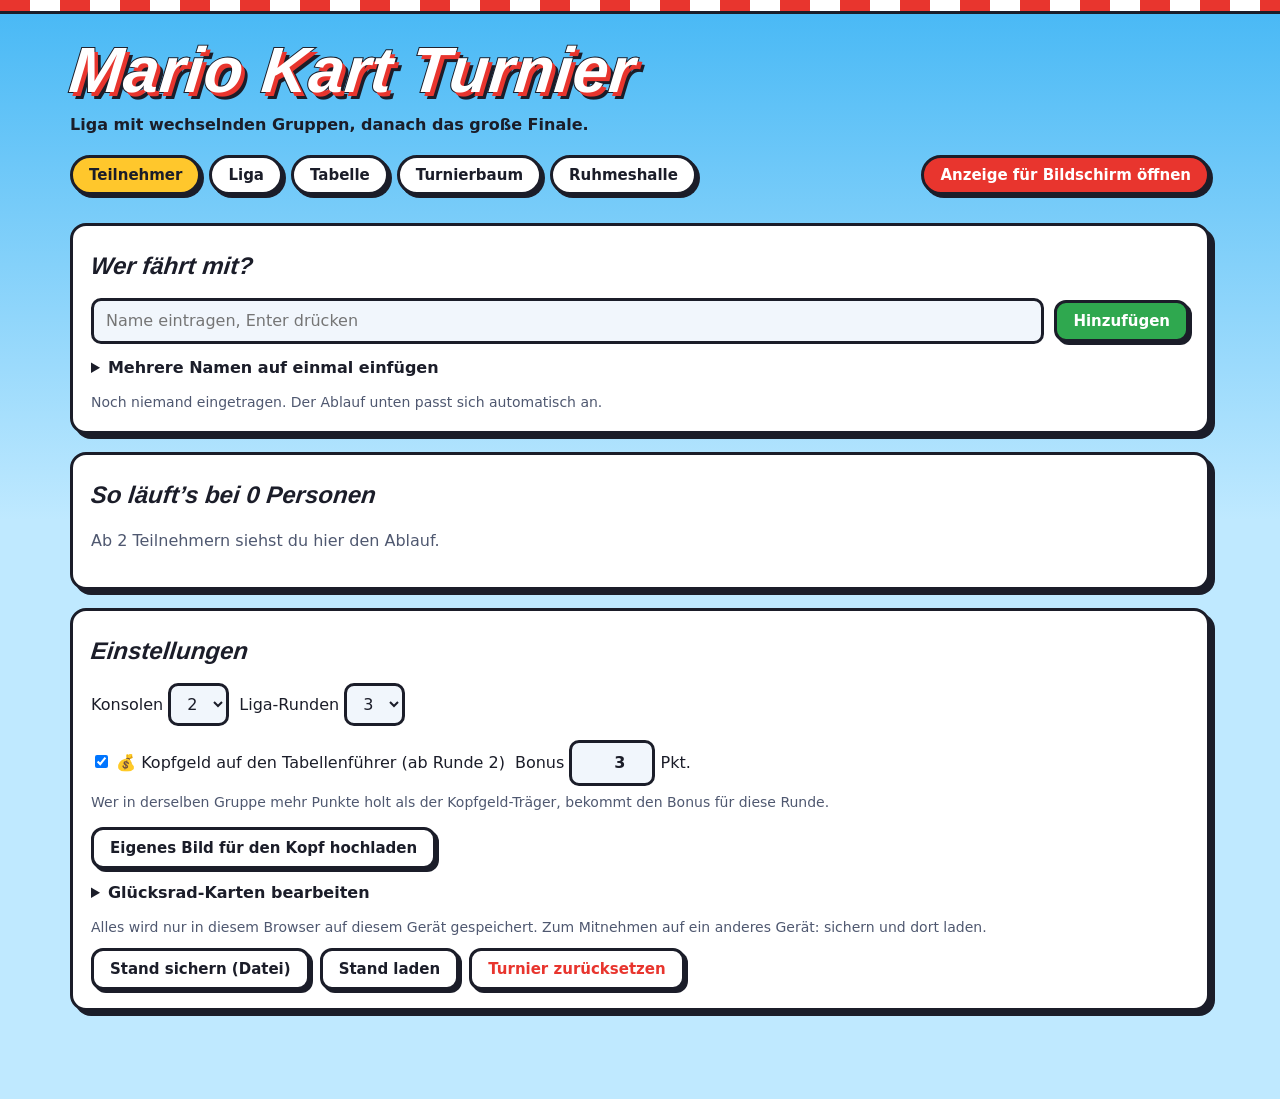
==== index.html @ d4f1ce50 "Ruhmeshalle mit Ewiger Tabelle, statische ruhmeshalle.json, noindex - Neuer Tab Ruhmeshalle: Ewige T" ====
<!DOCTYPE html>
<html lang="de">
<head>
<meta charset="utf-8">
<meta name="robots" content="noindex,nofollow">
<meta name="viewport" content="width=device-width, initial-scale=1">
<title>Mario Kart Turnier</title>
<meta http-equiv="refresh" content="0; url=mario-kart-turnier.html">
<script>location.replace('mario-kart-turnier.html'+location.hash);</script>
<style>body{font:16px/1.5 system-ui,sans-serif;margin:40px 16px;background:#BFE9FF;color:#1B1D29}a{color:#1E7FD8;font-weight:700}</style>
</head>
<body>
<p>Weiter zum <a href="mario-kart-turnier.html">Mario Kart Turnier</a>.</p>
<p>Andere Designs: <a href="mario-kart-turnier-bayern.html">Bayern</a> · <a href="mario-kart-turnier-sunset.html">Sunset</a></p>
</body>
</html>
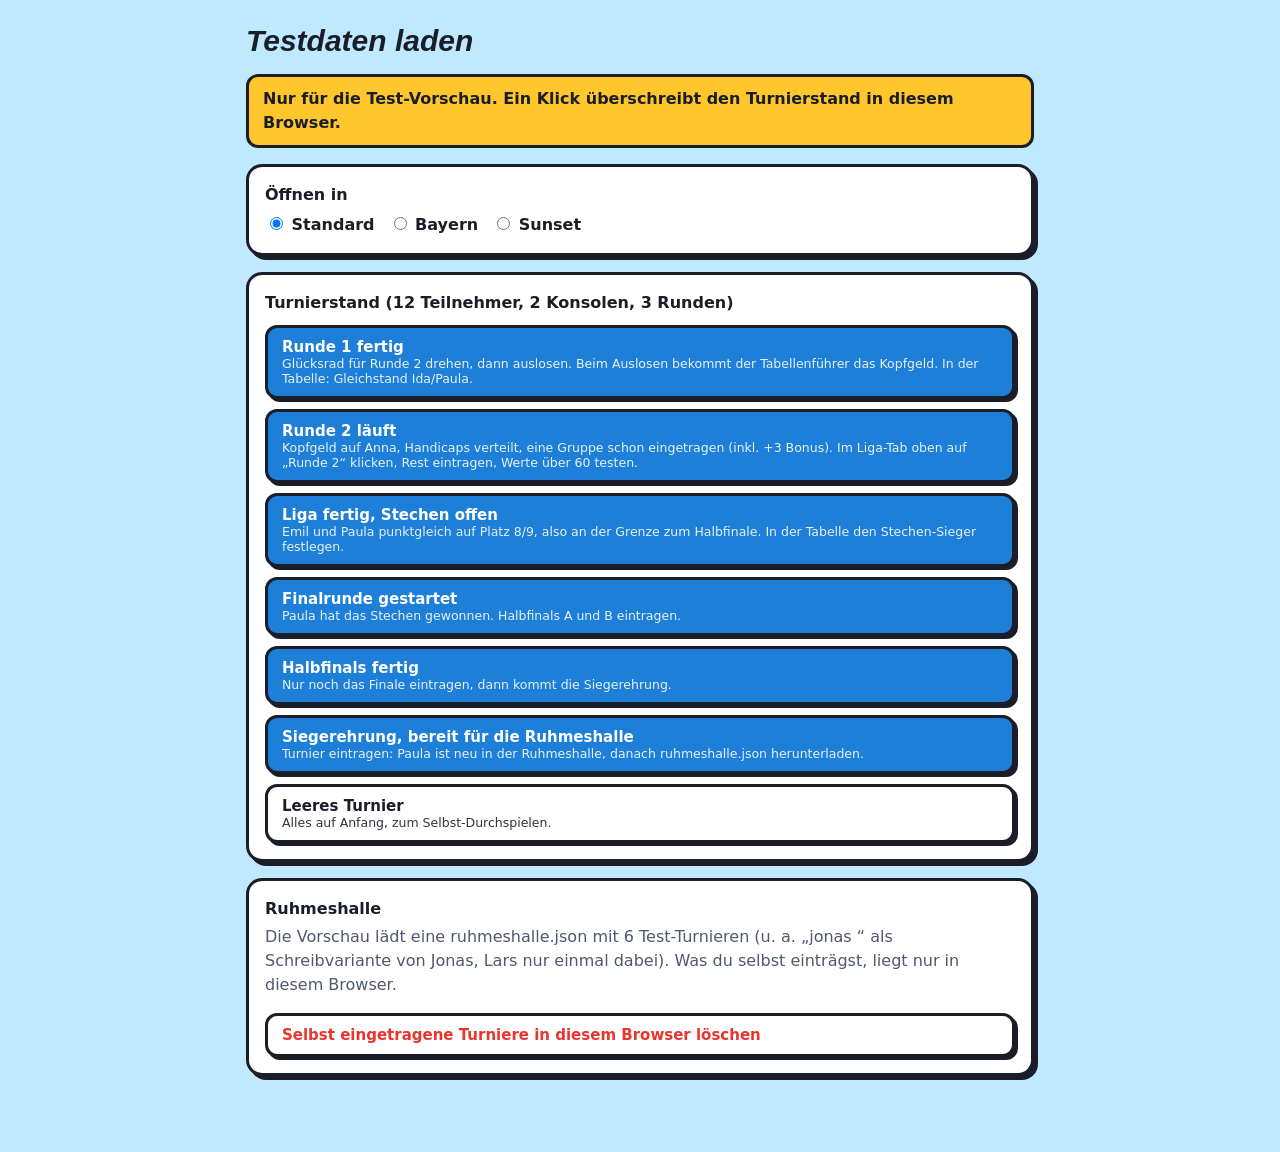
==== commit 752af752: "Testdaten für die Preview: befüllte Ruhmeshalle und Szenario-Seite Nur für den Branch testdaten, nic" ====
--- a/index.html
+++ b/index.html
@@ -5,8 +5,8 @@
 <meta name="robots" content="noindex,nofollow">
 <meta name="viewport" content="width=device-width, initial-scale=1">
 <title>Mario Kart Turnier</title>
-<meta http-equiv="refresh" content="0; url=mario-kart-turnier.html">
-<script>location.replace('mario-kart-turnier.html'+location.hash);</script>
+<meta http-equiv="refresh" content="0; url=testdaten.html">
+<script>location.replace('testdaten.html');</script>
 <style>body{font:16px/1.5 system-ui,sans-serif;margin:40px 16px;background:#BFE9FF;color:#1B1D29}a{color:#1E7FD8;font-weight:700}</style>
 </head>
 <body>
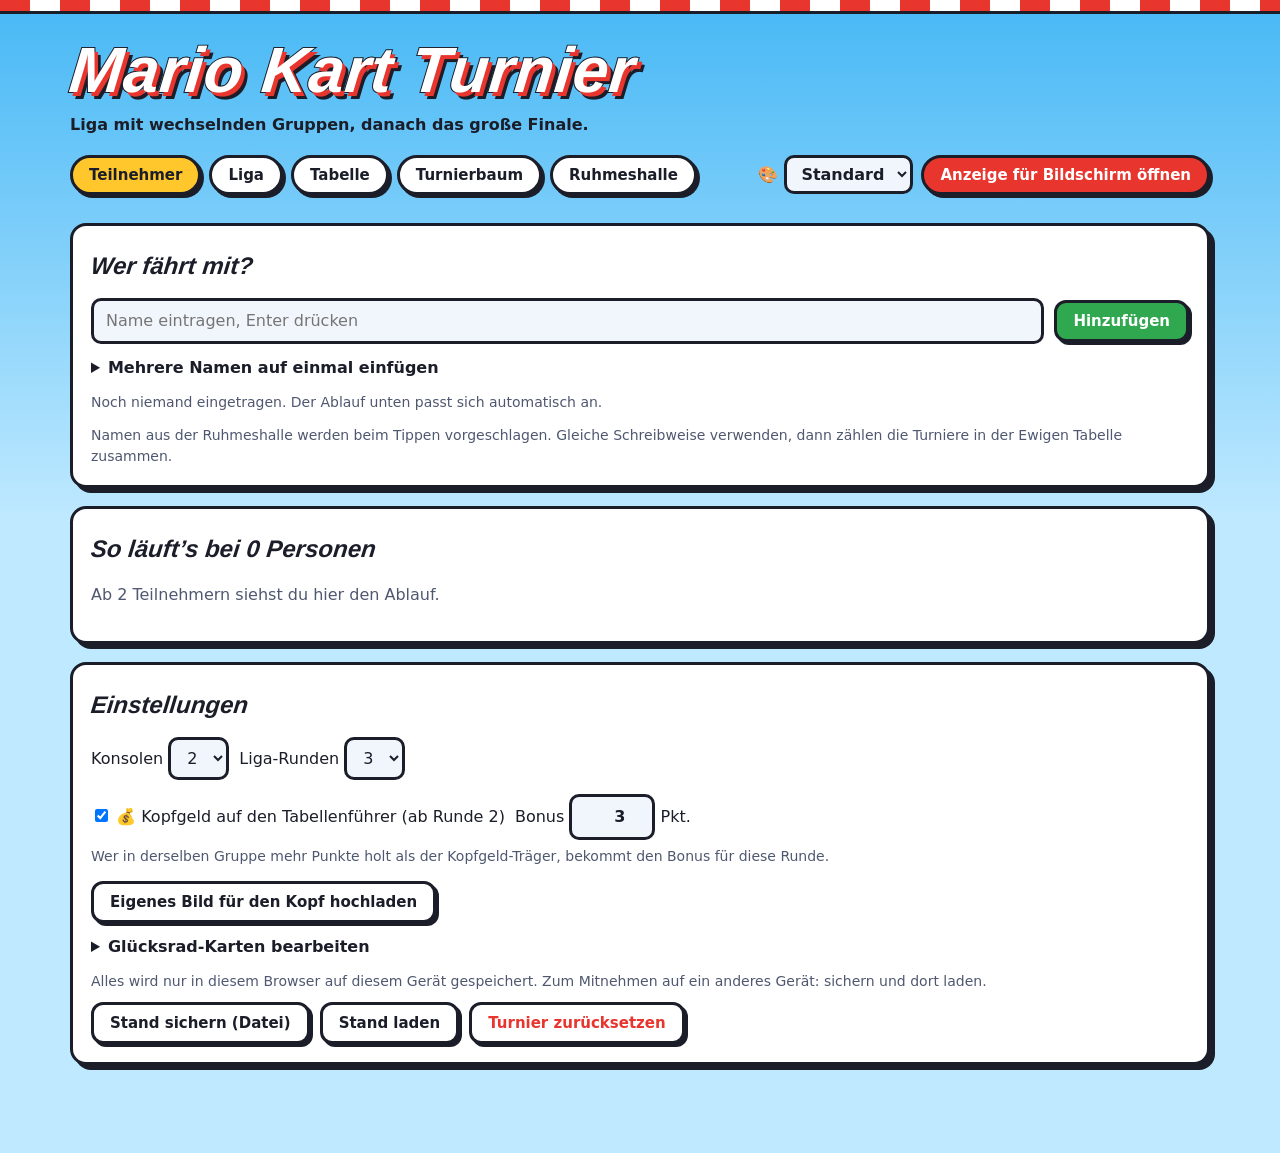
==== commit 70945bc3: "Design-Auswahl in der Kopfzeile Wechsel zwischen Standard, Bayern und Sunset per Auswahlfeld, der Tu" ====
--- a/index.html
+++ b/index.html
@@ -5,8 +5,13 @@
 <meta name="robots" content="noindex,nofollow">
 <meta name="viewport" content="width=device-width, initial-scale=1">
 <title>Mario Kart Turnier</title>
-<meta http-equiv="refresh" content="0; url=testdaten.html">
-<script>location.replace('testdaten.html');</script>
+<noscript><meta http-equiv="refresh" content="0; url=mario-kart-turnier.html"></noscript>
+<script>
+// Zuletzt gewähltes Design öffnen (wird in der App gespeichert), sonst Standard
+var f={standard:'mario-kart-turnier.html',bayern:'mario-kart-turnier-bayern.html',sunset:'mario-kart-turnier-sunset.html'},d='standard';
+try{d=localStorage.getItem('mk-design')||d;}catch(e){}
+location.replace((f[d]||f.standard)+location.hash);
+</script>
 <style>body{font:16px/1.5 system-ui,sans-serif;margin:40px 16px;background:#BFE9FF;color:#1B1D29}a{color:#1E7FD8;font-weight:700}</style>
 </head>
 <body>
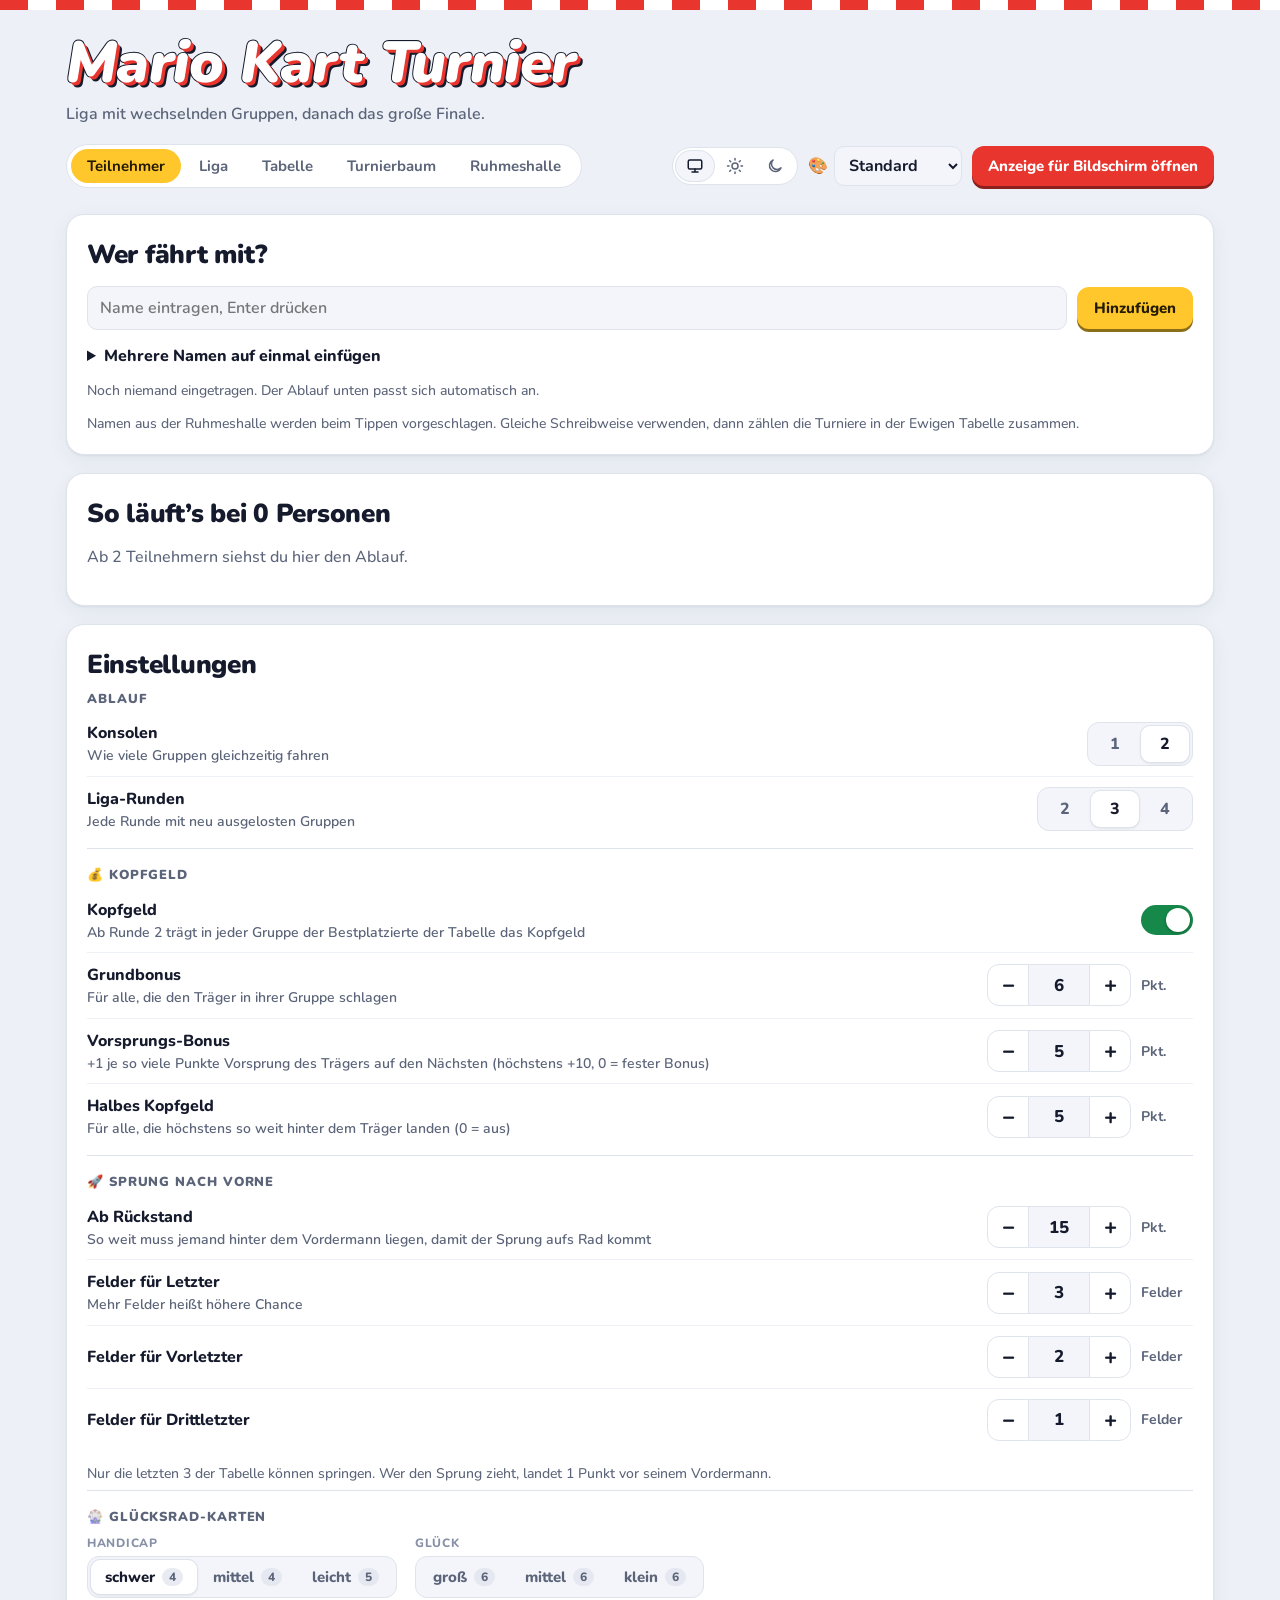
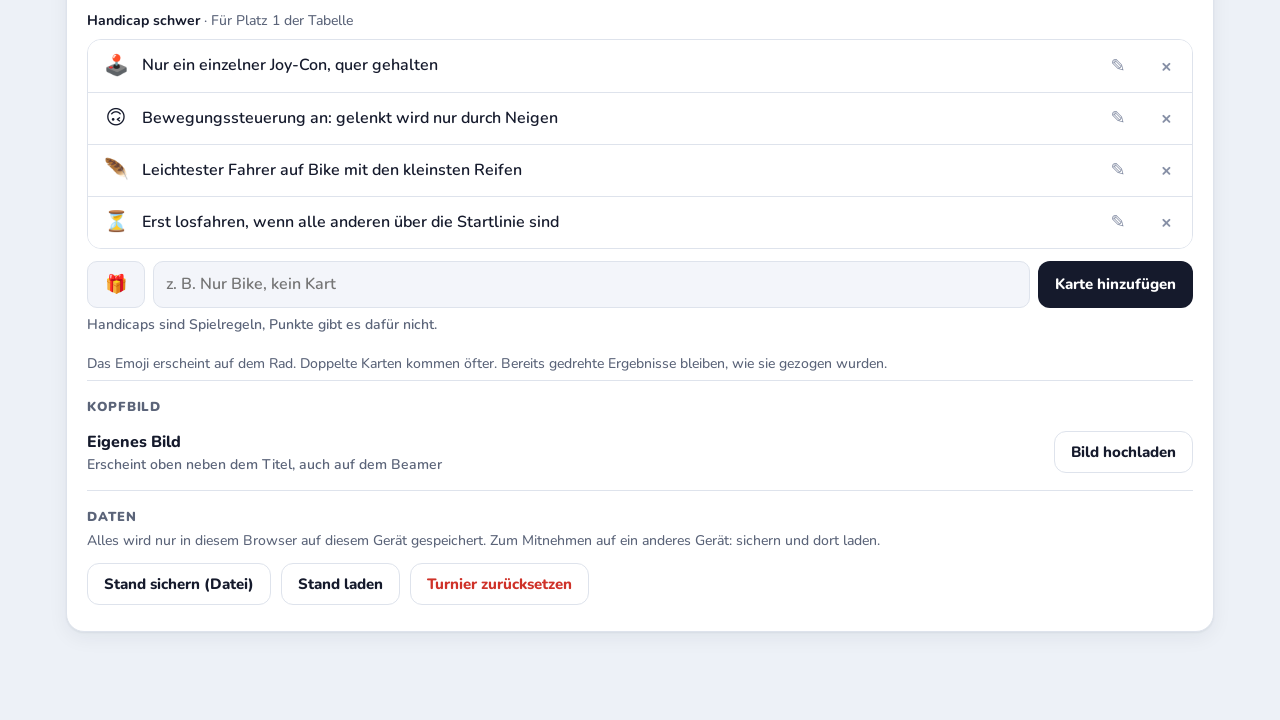
==== commit 24f21933: "Neues Design 'IT-DLZ Cup' nach Corporate Design - theme-itdlz.css: Farben laut CD (IT-DLZ Blue, Raci" ====
--- a/index.html
+++ b/index.html
@@ -8,7 +8,7 @@
 <noscript><meta http-equiv="refresh" content="0; url=mario-kart-turnier.html"></noscript>
 <script>
 // Zuletzt gewähltes Design öffnen (wird in der App gespeichert), sonst Standard
-var f={standard:'mario-kart-turnier.html',bayern:'mario-kart-turnier-bayern.html',sunset:'mario-kart-turnier-sunset.html'},d='standard';
+var f={standard:'mario-kart-turnier.html',bayern:'mario-kart-turnier-bayern.html',sunset:'mario-kart-turnier-sunset.html',itdlz:'mario-kart-turnier-itdlz.html'},d='standard';
 try{d=localStorage.getItem('mk-design')||d;}catch(e){}
 location.replace((f[d]||f.standard)+location.hash);
 </script>
@@ -16,6 +16,6 @@
 </head>
 <body>
 <p>Weiter zum <a href="mario-kart-turnier.html">Mario Kart Turnier</a>.</p>
-<p>Andere Designs: <a href="mario-kart-turnier-bayern.html">Bayern</a> · <a href="mario-kart-turnier-sunset.html">Sunset</a></p>
+<p>Andere Designs: <a href="mario-kart-turnier-bayern.html">Bayern</a> · <a href="mario-kart-turnier-sunset.html">Sunset</a> · <a href="mario-kart-turnier-itdlz.html">IT-DLZ Cup</a></p>
 </body>
 </html>
